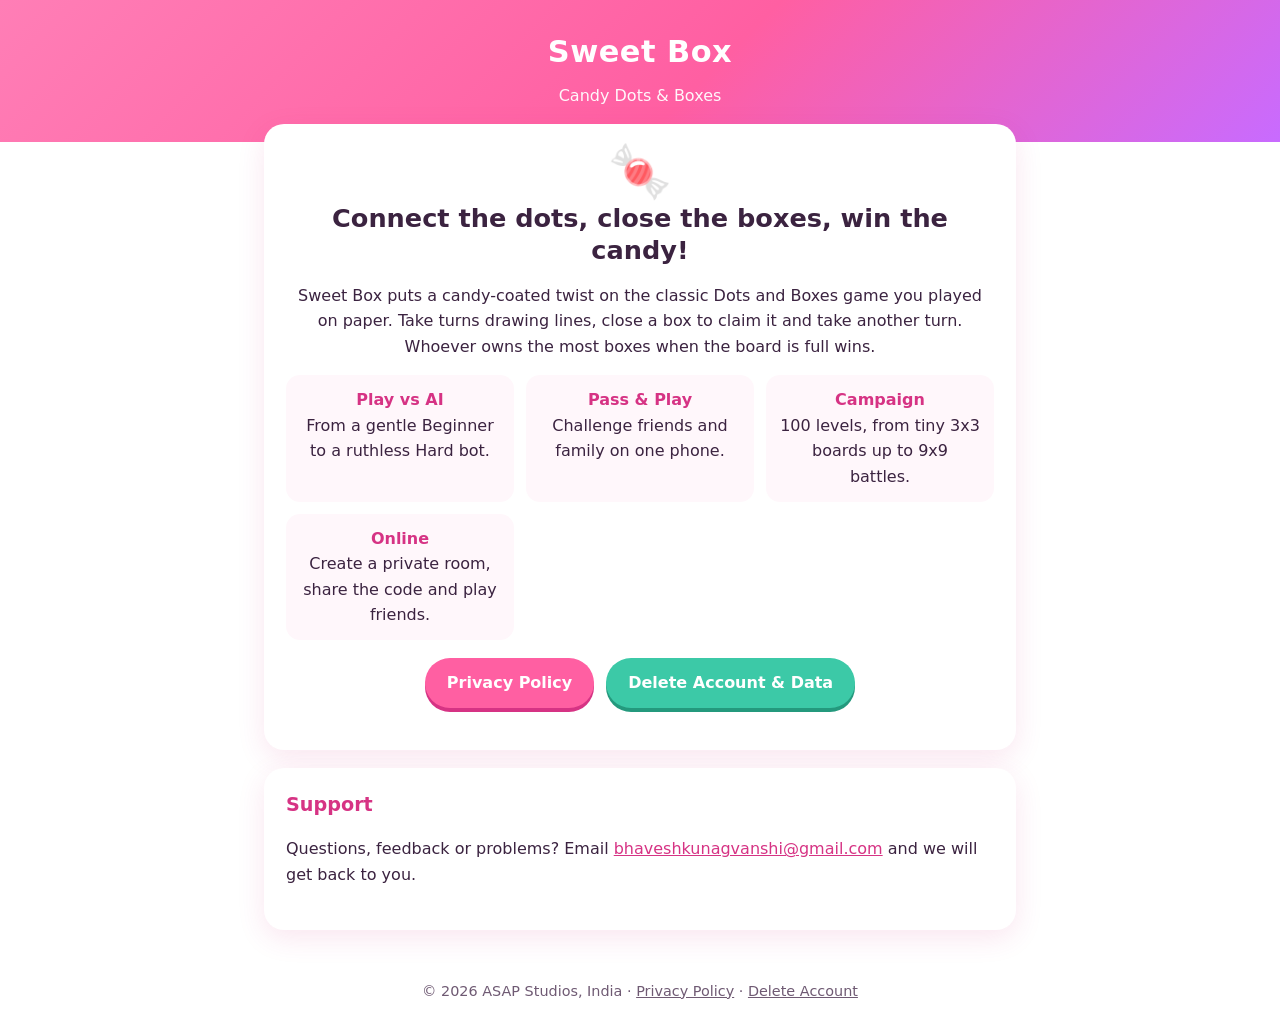
==== sweetbox/index.html @ 90085b12 "Sweet Box: production privacy policy, account deletion page and landing page" ====
<!doctype html>
<html lang="en">
<head>
<meta charset="utf-8">
<meta name="viewport" content="width=device-width,initial-scale=1">
<title>Sweet Box: Candy Dots &amp; Boxes | ASAP Studios</title>
<meta name="description" content="Sweet Box puts a candy-coated twist on the classic Dots and Boxes game. Play solo, with friends or online.">
<link rel="stylesheet" href="style.css">
</head>
<body>
<header class="top">
  <p class="brand">Sweet Box</p>
  <p class="tag">Candy Dots &amp; Boxes</p>
</header>
<main>
<section class="card hero">
  <div class="icon" aria-hidden="true">&#127852;</div>
  <h1>Connect the dots, close the boxes, win the candy!</h1>
  <p>Sweet Box puts a candy-coated twist on the classic Dots and Boxes game you played on paper. Take turns drawing lines, close a box to claim it and take another turn. Whoever owns the most boxes when the board is full wins.</p>
  <div class="features">
    <div class="feature"><b>Play vs AI</b>From a gentle Beginner to a ruthless Hard bot.</div>
    <div class="feature"><b>Pass &amp; Play</b>Challenge friends and family on one phone.</div>
    <div class="feature"><b>Campaign</b>100 levels, from tiny 3x3 boards up to 9x9 battles.</div>
    <div class="feature"><b>Online</b>Create a private room, share the code and play friends.</div>
  </div>
  <p class="btns">
    <a class="btn" href="privacy.html">Privacy Policy</a>
    <a class="btn alt" href="delete-account.html">Delete Account &amp; Data</a>
  </p>
</section>
<section class="card">
  <h2 style="margin-top:0">Support</h2>
  <p>Questions, feedback or problems? Email <a href="mailto:bhaveshkunagvanshi@gmail.com?subject=Sweet%20Box%20support">bhaveshkunagvanshi@gmail.com</a> and we will get back to you.</p>
</section>
</main>
<footer>&copy; 2026 ASAP Studios, India &middot; <a href="privacy.html">Privacy Policy</a> &middot; <a href="delete-account.html">Delete Account</a></footer>
</body>
</html>
---- sweetbox/style.css ----
:root{--pink:#ff5fa2;--pink-d:#d63384;--cream:#fff7fb;--ink:#3b2340;--muted:#6f5a73;--card:#ffffff;--mint:#3cc9a7}
*{box-sizing:border-box}
html{-webkit-text-size-adjust:100%}
body{margin:0;font-family:system-ui,-apple-system,"Segoe UI",Roboto,Arial,sans-serif;color:var(--ink);line-height:1.6;
background:var(--cream) radial-gradient(circle at 10% 0,#ffd6ea 0,transparent 40%),radial-gradient(circle at 100% 20%,#d9f7ee 0,transparent 35%);min-height:100vh}
header.top{background:linear-gradient(135deg,#ff7eb6,#ff5fa2 55%,#c86bff);color:#fff;padding:28px 18px 34px;text-align:center}
header.top a{color:#fff;text-decoration:none}
header.top .brand{font-size:1.9rem;font-weight:800;letter-spacing:.5px;margin:0}
header.top .tag{margin:6px 0 0;opacity:.95}
main{max-width:780px;margin:-18px auto 40px;padding:0 14px}
.card{background:var(--card);border-radius:20px;box-shadow:0 8px 28px rgba(214,51,132,.12);padding:22px 22px 26px;margin-bottom:18px}
h1{font-size:1.6rem;line-height:1.25;margin:.2em 0 .3em}
h2{font-size:1.2rem;color:var(--pink-d);margin:1.6em 0 .4em}
h3{font-size:1.02rem;margin:1.2em 0 .3em}
p,li{font-size:1rem}
ul,ol{padding-left:1.3em}
a{color:var(--pink-d)}
.meta{color:var(--muted);font-size:.95rem}
.btns{display:flex;flex-wrap:wrap;gap:12px;justify-content:center;margin-top:18px}
.btn{display:inline-block;padding:12px 22px;border-radius:999px;background:var(--pink);color:#fff;text-decoration:none;font-weight:700;box-shadow:0 4px 0 var(--pink-d)}
.btn.alt{background:var(--mint);box-shadow:0 4px 0 #24997d}
.btn:active{transform:translateY(2px);box-shadow:none}
.note{background:#fff0f7;border-left:4px solid var(--pink);padding:12px 14px;border-radius:10px}
table{width:100%;border-collapse:collapse;font-size:.95rem}
th,td{text-align:left;vertical-align:top;padding:8px;border-bottom:1px solid #f3dbe8}
th{color:var(--pink-d)}
.scroll{overflow-x:auto}
footer{text-align:center;color:var(--muted);font-size:.9rem;padding:10px 14px 30px}
footer a{color:var(--muted)}
.hero{text-align:center}
.hero .icon{font-size:3.2rem;line-height:1}
.features{display:grid;grid-template-columns:repeat(auto-fit,minmax(200px,1fr));gap:12px;margin-top:10px}
.feature{background:#fff7fb;border-radius:14px;padding:12px 14px}
.feature b{display:block;color:var(--pink-d)}
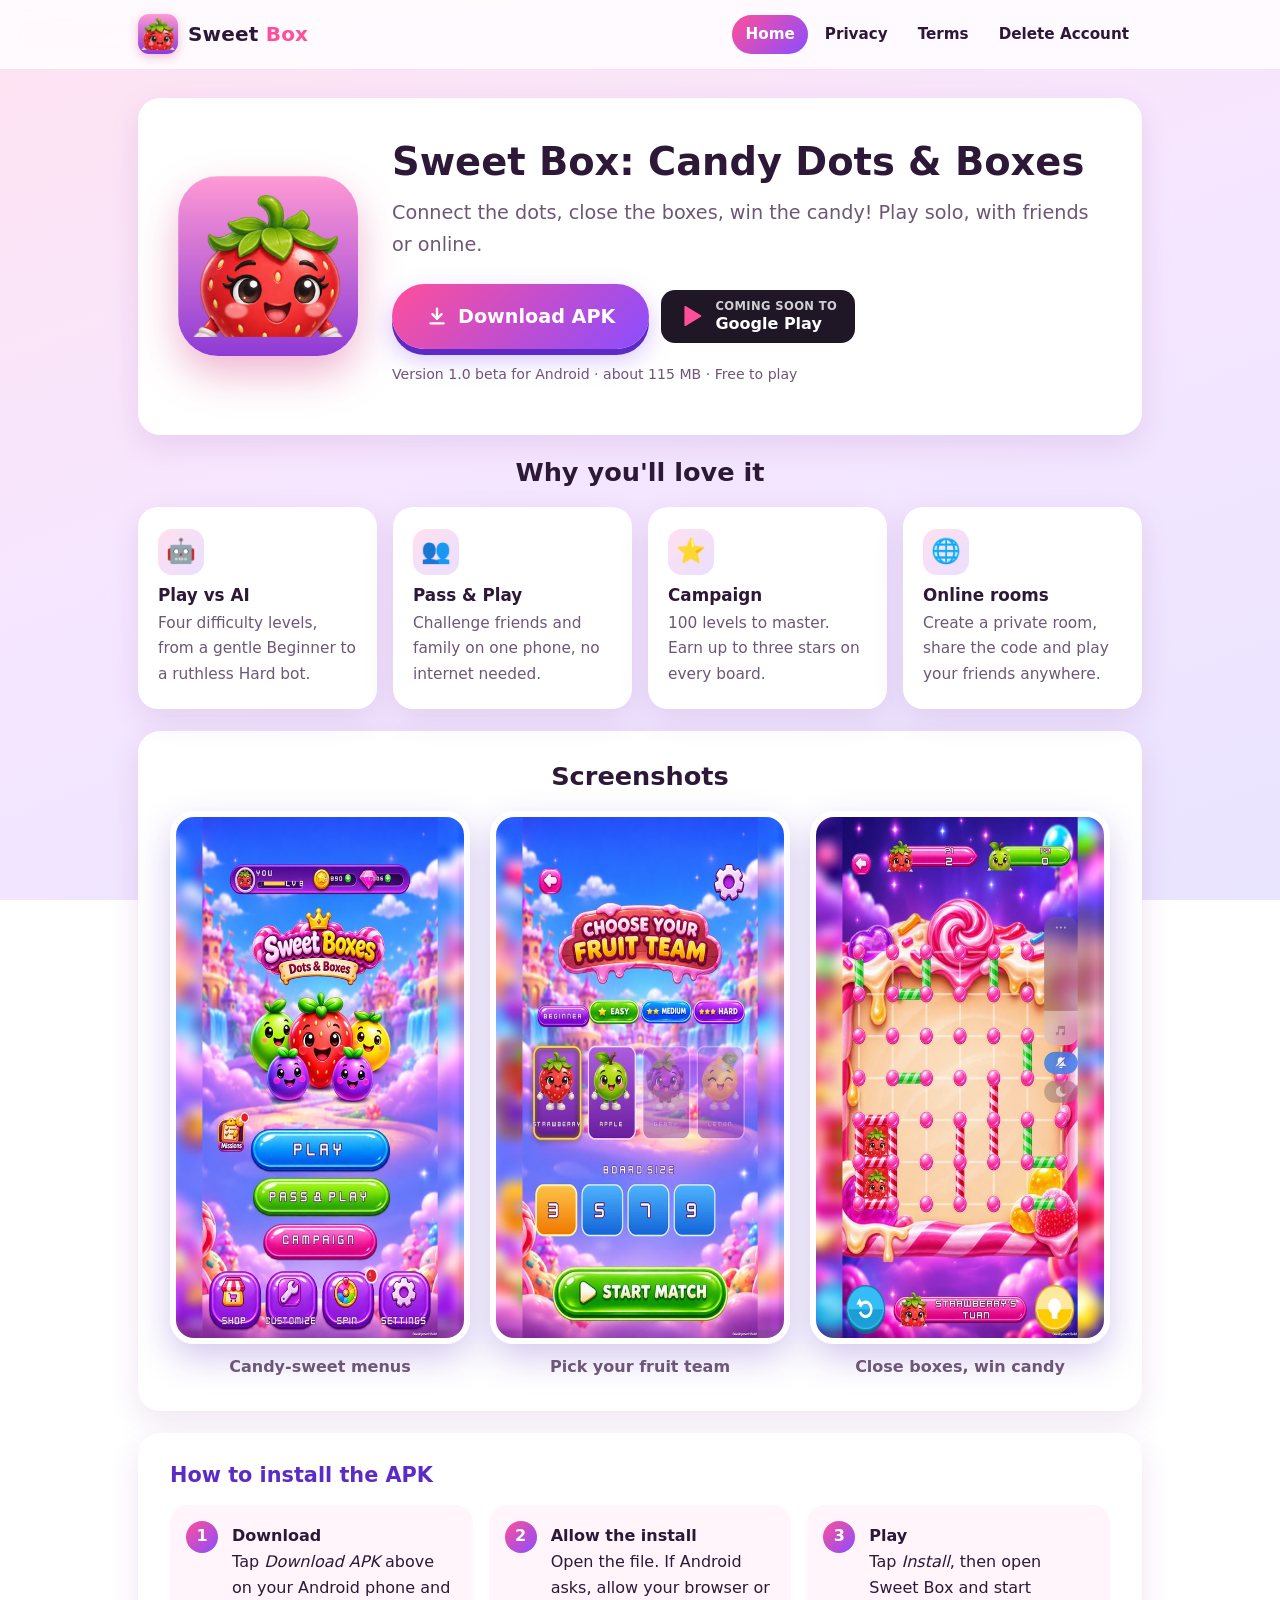
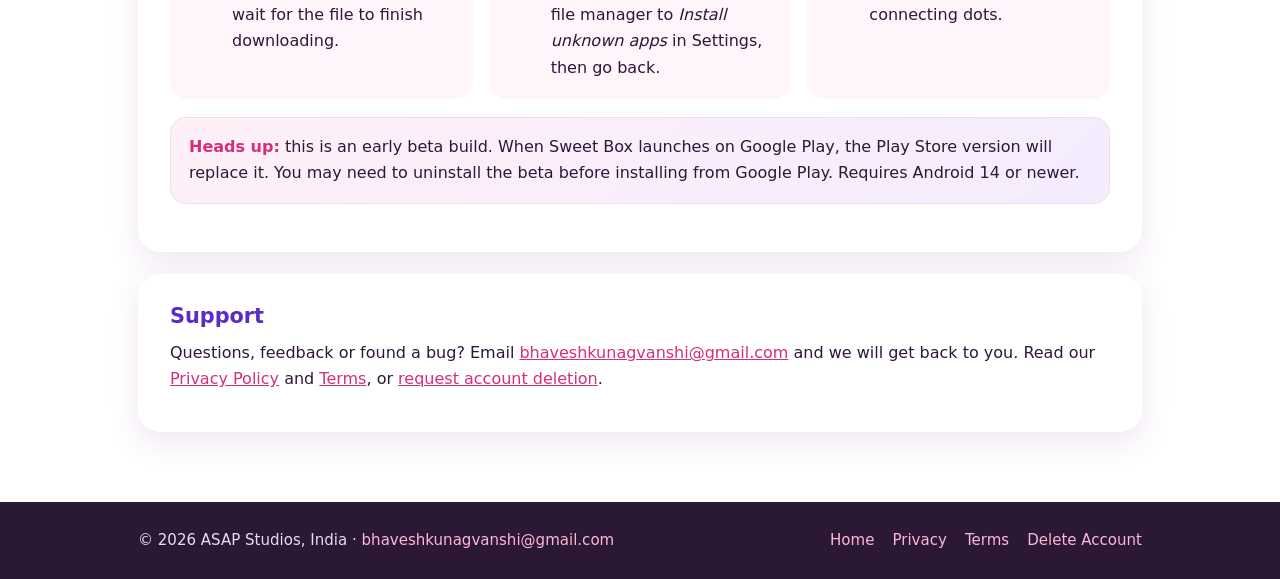
==== commit c45f351c: "Sweet Box site: shared candy design, terms, screenshots, APK download section" ====
--- a/sweetbox/index.html
+++ b/sweetbox/index.html
@@ -3,36 +3,74 @@
 <head>
 <meta charset="utf-8">
 <meta name="viewport" content="width=device-width,initial-scale=1">
-<title>Sweet Box: Candy Dots &amp; Boxes | ASAP Studios</title>
+<title>Sweet Box: Candy Dots & Boxes | ASAP Studios</title>
 <meta name="description" content="Sweet Box puts a candy-coated twist on the classic Dots and Boxes game. Play solo, with friends or online.">
+<meta name="theme-color" content="#ff4f9a">
+<meta property="og:title" content="Sweet Box: Candy Dots & Boxes | ASAP Studios">
+<meta property="og:description" content="Sweet Box puts a candy-coated twist on the classic Dots and Boxes game. Play solo, with friends or online.">
+<meta property="og:image" content="https://bhavesh982.github.io/sweetbox/img/icon-512.png">
+<link rel="icon" type="image/png" href="img/favicon.png">
+<link rel="apple-touch-icon" href="img/icon-192.png">
 <link rel="stylesheet" href="style.css">
 </head>
 <body>
-<header class="top">
-  <p class="brand">Sweet Box</p>
-  <p class="tag">Candy Dots &amp; Boxes</p>
+<header class="site-header">
+  <div class="nav">
+    <a class="logo" href="index.html"><img src="img/icon-192.png" alt="" width="40" height="40"><span>Sweet <em>Box</em></span></a>
+    <nav aria-label="Main"><ul><li><a href="index.html" aria-current="page">Home</a></li><li><a href="privacy.html">Privacy</a></li><li><a href="terms.html">Terms</a></li><li><a href="delete-account.html">Delete Account</a></li></ul></nav>
+  </div>
 </header>
 <main>
 <section class="card hero">
-  <div class="icon" aria-hidden="true">&#127852;</div>
-  <h1>Connect the dots, close the boxes, win the candy!</h1>
-  <p>Sweet Box puts a candy-coated twist on the classic Dots and Boxes game you played on paper. Take turns drawing lines, close a box to claim it and take another turn. Whoever owns the most boxes when the board is full wins.</p>
-  <div class="features">
-    <div class="feature"><b>Play vs AI</b>From a gentle Beginner to a ruthless Hard bot.</div>
-    <div class="feature"><b>Pass &amp; Play</b>Challenge friends and family on one phone.</div>
-    <div class="feature"><b>Campaign</b>100 levels, from tiny 3x3 boards up to 9x9 battles.</div>
-    <div class="feature"><b>Online</b>Create a private room, share the code and play friends.</div>
+  <img class="app-icon" src="img/icon-512.png" alt="Sweet Box app icon" width="180" height="180">
+  <div>
+    <h1>Sweet Box: Candy Dots &amp; Boxes</h1>
+    <p class="tagline">Connect the dots, close the boxes, win the candy! Play solo, with friends or online.</p>
+    <div class="btns">
+      <a class="btn big" href="https://github.com/bhavesh982/bhavesh982.github.io/releases/download/v1.0-beta/SweetBox-1.0.apk"><svg viewBox="0 0 24 24" fill="none" stroke="currentColor" stroke-width="2.6" stroke-linecap="round" stroke-linejoin="round" aria-hidden="true"><path d="M12 4v11"/><path d="M7 10l5 5 5-5"/><path d="M5 20h14"/></svg> Download APK</a>
+      <span class="badge-soon"><svg viewBox="0 0 24 24" aria-hidden="true"><path fill="#ff4f9a" d="M5 3.5v17c0 .6.7 1 1.2.7l14-8.5c.5-.3.5-1.1 0-1.4l-14-8.5C5.7 2.5 5 2.9 5 3.5z"/></svg><span><small>Coming soon to</small>Google Play</span></span>
+    </div>
+    <p class="fine">Version 1.0 beta for Android &middot; about 115 MB &middot; Free to play</p>
   </div>
-  <p class="btns">
-    <a class="btn" href="privacy.html">Privacy Policy</a>
-    <a class="btn alt" href="delete-account.html">Delete Account &amp; Data</a>
-  </p>
 </section>
+
+<h2 class="section-title">Why you'll love it</h2>
+<section class="features">
+  <div class="feature"><div class="ico">&#129302;</div><h3>Play vs AI</h3><p>Four difficulty levels, from a gentle Beginner to a ruthless Hard bot.</p></div>
+  <div class="feature"><div class="ico">&#128101;</div><h3>Pass &amp; Play</h3><p>Challenge friends and family on one phone, no internet needed.</p></div>
+  <div class="feature"><div class="ico">&#11088;</div><h3>Campaign</h3><p>100 levels to master. Earn up to three stars on every board.</p></div>
+  <div class="feature"><div class="ico">&#127760;</div><h3>Online rooms</h3><p>Create a private room, share the code and play your friends anywhere.</p></div>
+</section>
+
+<section class="card" style="margin-top:22px">
+  <h2 class="section-title" style="margin-top:0">Screenshots</h2>
+  <div class="shots">
+    <figure><img src="img/shot-home.jpg" alt="Sweet Box main menu" width="540" height="960" loading="lazy"><figcaption>Candy-sweet menus</figcaption></figure>
+    <figure><img src="img/shot-team.jpg" alt="Choosing your fruit team" width="540" height="960" loading="lazy"><figcaption>Pick your fruit team</figcaption></figure>
+    <figure><img src="img/shot-gameplay.jpg" alt="Sweet Box gameplay board" width="540" height="960" loading="lazy"><figcaption>Close boxes, win candy</figcaption></figure>
+  </div>
+</section>
+
+<section class="card" id="install">
+  <h2 style="margin-top:0">How to install the APK</h2>
+  <ol class="steps">
+    <li><strong>Download</strong><br>Tap <em>Download APK</em> above on your Android phone and wait for the file to finish downloading.</li>
+    <li><strong>Allow the install</strong><br>Open the file. If Android asks, allow your browser or file manager to <em>Install unknown apps</em> in Settings, then go back.</li>
+    <li><strong>Play</strong><br>Tap <em>Install</em>, then open Sweet Box and start connecting dots.</li>
+  </ol>
+  <div class="callout"><strong>Heads up:</strong> this is an early beta build. When Sweet Box launches on Google Play, the Play Store version will replace it. You may need to uninstall the beta before installing from Google Play. Requires Android 14 or newer.</div>
+</section>
+
 <section class="card">
   <h2 style="margin-top:0">Support</h2>
-  <p>Questions, feedback or problems? Email <a href="mailto:bhaveshkunagvanshi@gmail.com?subject=Sweet%20Box%20support">bhaveshkunagvanshi@gmail.com</a> and we will get back to you.</p>
+  <p>Questions, feedback or found a bug? Email <a href="mailto:bhaveshkunagvanshi@gmail.com">bhaveshkunagvanshi@gmail.com</a> and we will get back to you. Read our <a href="privacy.html">Privacy Policy</a> and <a href="terms.html">Terms</a>, or <a href="delete-account.html">request account deletion</a>.</p>
 </section>
 </main>
-<footer>&copy; 2026 ASAP Studios, India &middot; <a href="privacy.html">Privacy Policy</a> &middot; <a href="delete-account.html">Delete Account</a></footer>
+<footer class="site-footer">
+  <div class="inner">
+    <div>&copy; 2026 ASAP Studios, India &middot; <a href="mailto:bhaveshkunagvanshi@gmail.com">bhaveshkunagvanshi@gmail.com</a></div>
+    <nav aria-label="Footer"><a href="index.html">Home</a><a href="privacy.html">Privacy</a><a href="terms.html">Terms</a><a href="delete-account.html">Delete Account</a></nav>
+  </div>
+</footer>
 </body>
 </html>
--- a/sweetbox/style.css
+++ b/sweetbox/style.css
@@ -1,34 +1,119 @@
-:root{--pink:#ff5fa2;--pink-d:#d63384;--cream:#fff7fb;--ink:#3b2340;--muted:#6f5a73;--card:#ffffff;--mint:#3cc9a7}
+/* Sweet Box site styles - ASAP Studios */
+:root{
+  --pink:#ff4f9a;--pink-d:#d42f7a;--purple:#8a4dff;--purple-d:#5b2bc4;
+  --ink:#2e1838;--muted:#6d5776;--line:#f1dcea;--card:#fff;--soft:#fff5fa;--mint:#20c39b;
+  --radius:22px;--shadow:0 10px 30px rgba(120,40,140,.12);
+  --font:"Nunito",system-ui,-apple-system,"Segoe UI",Roboto,"Helvetica Neue",Arial,sans-serif;
+}
 *{box-sizing:border-box}
-html{-webkit-text-size-adjust:100%}
-body{margin:0;font-family:system-ui,-apple-system,"Segoe UI",Roboto,Arial,sans-serif;color:var(--ink);line-height:1.6;
-background:var(--cream) radial-gradient(circle at 10% 0,#ffd6ea 0,transparent 40%),radial-gradient(circle at 100% 20%,#d9f7ee 0,transparent 35%);min-height:100vh}
-header.top{background:linear-gradient(135deg,#ff7eb6,#ff5fa2 55%,#c86bff);color:#fff;padding:28px 18px 34px;text-align:center}
-header.top a{color:#fff;text-decoration:none}
-header.top .brand{font-size:1.9rem;font-weight:800;letter-spacing:.5px;margin:0}
-header.top .tag{margin:6px 0 0;opacity:.95}
-main{max-width:780px;margin:-18px auto 40px;padding:0 14px}
-.card{background:var(--card);border-radius:20px;box-shadow:0 8px 28px rgba(214,51,132,.12);padding:22px 22px 26px;margin-bottom:18px}
-h1{font-size:1.6rem;line-height:1.25;margin:.2em 0 .3em}
-h2{font-size:1.2rem;color:var(--pink-d);margin:1.6em 0 .4em}
-h3{font-size:1.02rem;margin:1.2em 0 .3em}
-p,li{font-size:1rem}
-ul,ol{padding-left:1.3em}
+html{-webkit-text-size-adjust:100%;scroll-behavior:smooth}
+body{margin:0;font-family:var(--font);color:var(--ink);line-height:1.65;font-size:16px;
+  background:linear-gradient(160deg,#ffe3f1 0%,#f6e6ff 45%,#e9e4ff 100%) fixed;min-height:100vh;display:flex;flex-direction:column}
+img{max-width:100%;display:block}
 a{color:var(--pink-d)}
-.meta{color:var(--muted);font-size:.95rem}
-.btns{display:flex;flex-wrap:wrap;gap:12px;justify-content:center;margin-top:18px}
-.btn{display:inline-block;padding:12px 22px;border-radius:999px;background:var(--pink);color:#fff;text-decoration:none;font-weight:700;box-shadow:0 4px 0 var(--pink-d)}
-.btn.alt{background:var(--mint);box-shadow:0 4px 0 #24997d}
-.btn:active{transform:translateY(2px);box-shadow:none}
-.note{background:#fff0f7;border-left:4px solid var(--pink);padding:12px 14px;border-radius:10px}
-table{width:100%;border-collapse:collapse;font-size:.95rem}
-th,td{text-align:left;vertical-align:top;padding:8px;border-bottom:1px solid #f3dbe8}
-th{color:var(--pink-d)}
-.scroll{overflow-x:auto}
-footer{text-align:center;color:var(--muted);font-size:.9rem;padding:10px 14px 30px}
-footer a{color:var(--muted)}
-.hero{text-align:center}
-.hero .icon{font-size:3.2rem;line-height:1}
-.features{display:grid;grid-template-columns:repeat(auto-fit,minmax(200px,1fr));gap:12px;margin-top:10px}
-.feature{background:#fff7fb;border-radius:14px;padding:12px 14px}
-.feature b{display:block;color:var(--pink-d)}
+a:hover{color:var(--purple-d)}
+:focus-visible{outline:3px solid var(--purple);outline-offset:2px;border-radius:6px}
+
+/* Header */
+.site-header{position:sticky;top:0;z-index:10;background:rgba(255,255,255,.82);backdrop-filter:saturate(160%) blur(10px);-webkit-backdrop-filter:saturate(160%) blur(10px);border-bottom:1px solid rgba(212,47,122,.12)}
+.nav{max-width:1040px;margin:0 auto;padding:10px 18px;display:flex;align-items:center;justify-content:space-between;gap:12px;flex-wrap:wrap}
+.logo{display:flex;align-items:center;gap:10px;text-decoration:none;color:var(--ink);font-weight:900;font-size:1.25rem;letter-spacing:.2px}
+.logo img{width:40px;height:40px;border-radius:11px;box-shadow:0 3px 10px rgba(212,47,122,.3)}
+.logo span em{font-style:normal;color:var(--pink)}
+.nav ul{list-style:none;margin:0;padding:0;display:flex;gap:4px;flex-wrap:wrap}
+.nav li a{display:block;padding:7px 13px;border-radius:999px;text-decoration:none;color:var(--ink);font-weight:700;font-size:.95rem}
+.nav li a:hover{background:var(--soft);color:var(--pink-d)}
+.nav li a[aria-current="page"]{background:linear-gradient(135deg,var(--pink),var(--purple));color:#fff}
+
+/* Layout */
+main{flex:1;width:100%;max-width:1040px;margin:0 auto;padding:28px 18px 48px}
+.card{background:var(--card);border-radius:var(--radius);box-shadow:var(--shadow);padding:30px 32px;margin-bottom:22px}
+.narrow{max-width:820px;margin-left:auto;margin-right:auto}
+h1,h2,h3{line-height:1.25;font-weight:900}
+h1{font-size:clamp(1.7rem,4.5vw,2.4rem);margin:0 0 .3em}
+h2{font-size:1.3rem;color:var(--purple-d);margin:2em 0 .5em;scroll-margin-top:80px}
+h3{font-size:1.05rem;margin:1.4em 0 .3em;color:var(--ink)}
+p{margin:.6em 0}
+ul,ol{padding-left:1.35em}
+li{margin:.3em 0}
+.meta{color:var(--muted);font-size:.95rem;margin-top:0}
+.lead{font-size:1.1rem;color:var(--muted)}
+.callout{background:linear-gradient(135deg,#fff0f7,#f4ecff);border:1px solid var(--line);border-radius:16px;padding:16px 18px;margin:18px 0}
+.callout strong{color:var(--pink-d)}
+code{background:var(--soft);padding:1px 6px;border-radius:6px;font-size:.92em}
+
+/* Legal TOC */
+.toc{background:var(--soft);border:1px solid var(--line);border-radius:16px;padding:14px 20px;margin:20px 0 6px}
+.toc h2{margin:0 0 .4em;font-size:1.02rem;color:var(--ink)}
+.toc ol{margin:0;columns:2;column-gap:28px}
+.toc li{break-inside:avoid;margin:0 0 .35em}
+.toc a{text-decoration:none;font-weight:700}
+.toc a:hover{text-decoration:underline}
+
+/* Buttons */
+.btns{display:flex;flex-wrap:wrap;gap:12px;align-items:center}
+.btn{display:inline-flex;align-items:center;gap:10px;padding:14px 26px;border-radius:999px;text-decoration:none;font-weight:900;font-size:1.05rem;color:#fff;
+  background:linear-gradient(135deg,var(--pink),var(--purple));box-shadow:0 6px 0 var(--purple-d),0 10px 24px rgba(138,77,255,.35);transition:transform .12s,box-shadow .12s}
+.btn:hover{color:#fff;transform:translateY(-1px)}
+.btn:active{transform:translateY(4px);box-shadow:0 2px 0 var(--purple-d)}
+.btn.big{padding:17px 34px;font-size:1.2rem}
+.btn.ghost{background:#fff;color:var(--pink-d);box-shadow:0 4px 0 var(--line),0 6px 16px rgba(120,40,140,.1)}
+.btn svg{width:22px;height:22px;flex:none}
+.badge-soon{display:inline-flex;align-items:center;gap:10px;padding:10px 18px;border-radius:14px;background:#1f1726;color:#fff;font-weight:700;line-height:1.2}
+.badge-soon small{display:block;font-size:.72rem;font-weight:600;opacity:.8;letter-spacing:.4px;text-transform:uppercase}
+.badge-soon svg{width:26px;height:26px}
+
+/* Hero */
+.hero{display:grid;grid-template-columns:auto 1fr;gap:34px;align-items:center;padding:40px}
+.hero .app-icon{width:180px;height:180px;border-radius:40px;box-shadow:0 18px 40px rgba(212,47,122,.35)}
+.hero .tagline{font-size:1.2rem;color:var(--muted);margin:.2em 0 1.2em}
+.hero .fine{font-size:.88rem;color:var(--muted);margin-top:14px}
+
+/* Features */
+.section-title{text-align:center;margin:8px 0 18px;font-size:1.6rem;color:var(--ink)}
+.features{display:grid;grid-template-columns:repeat(4,1fr);gap:16px}
+.feature{background:var(--card);border-radius:20px;box-shadow:var(--shadow);padding:22px 20px}
+.feature .ico{width:46px;height:46px;border-radius:14px;display:grid;place-items:center;font-size:1.5rem;background:linear-gradient(135deg,#ffe0ef,#eadfff);margin-bottom:10px}
+.feature h3{margin:0 0 .3em}
+.feature p{margin:0;color:var(--muted);font-size:.96rem}
+
+/* Screenshots */
+.shots{display:grid;grid-template-columns:repeat(3,1fr);gap:20px;margin-top:6px}
+.shots figure{margin:0;text-align:center}
+.shots img{width:100%;height:auto;border-radius:24px;box-shadow:0 14px 34px rgba(91,43,196,.25);border:6px solid #fff;aspect-ratio:9/16;object-fit:cover}
+.shots figcaption{margin-top:10px;font-weight:800;color:var(--muted)}
+
+/* Steps */
+.steps{counter-reset:s;list-style:none;padding:0;display:grid;grid-template-columns:repeat(3,1fr);gap:16px}
+.steps li{counter-increment:s;background:var(--soft);border-radius:18px;padding:18px 18px 18px 62px;position:relative;margin:0}
+.steps li::before{content:counter(s);position:absolute;left:16px;top:16px;width:32px;height:32px;border-radius:50%;background:linear-gradient(135deg,var(--pink),var(--purple));color:#fff;font-weight:900;display:grid;place-items:center}
+
+/* Footer */
+.site-footer{background:#2a1834;color:#e9dcef;margin-top:auto}
+.site-footer .inner{max-width:1040px;margin:0 auto;padding:26px 18px;display:flex;flex-wrap:wrap;gap:14px 28px;justify-content:space-between;align-items:center;font-size:.94rem}
+.site-footer a{color:#ffb6d6;text-decoration:none}
+.site-footer a:hover{text-decoration:underline;color:#fff}
+.site-footer nav{display:flex;gap:18px;flex-wrap:wrap}
+
+/* Responsive */
+@media (max-width:900px){
+  .features{grid-template-columns:repeat(2,1fr)}
+  .steps{grid-template-columns:1fr}
+}
+@media (max-width:700px){
+  main{padding:18px 12px 36px}
+  .card{padding:22px 18px}
+  .hero{grid-template-columns:1fr;text-align:center;padding:30px 20px;gap:18px}
+  .hero .app-icon{width:132px;height:132px;border-radius:30px;margin:0 auto}
+  .hero .btns{justify-content:center}
+  .toc ol{columns:1}
+  .shots{grid-template-columns:repeat(3,72%);overflow-x:auto;scroll-snap-type:x mandatory;padding-bottom:10px}
+  .shots figure{scroll-snap-align:center}
+  .nav{justify-content:center}
+  .nav li a{padding:6px 10px;font-size:.9rem}
+  .site-footer .inner{flex-direction:column;text-align:center}
+}
+@media (max-width:420px){
+  .features{grid-template-columns:1fr}
+  .btn.big{width:100%;justify-content:center}
+}
